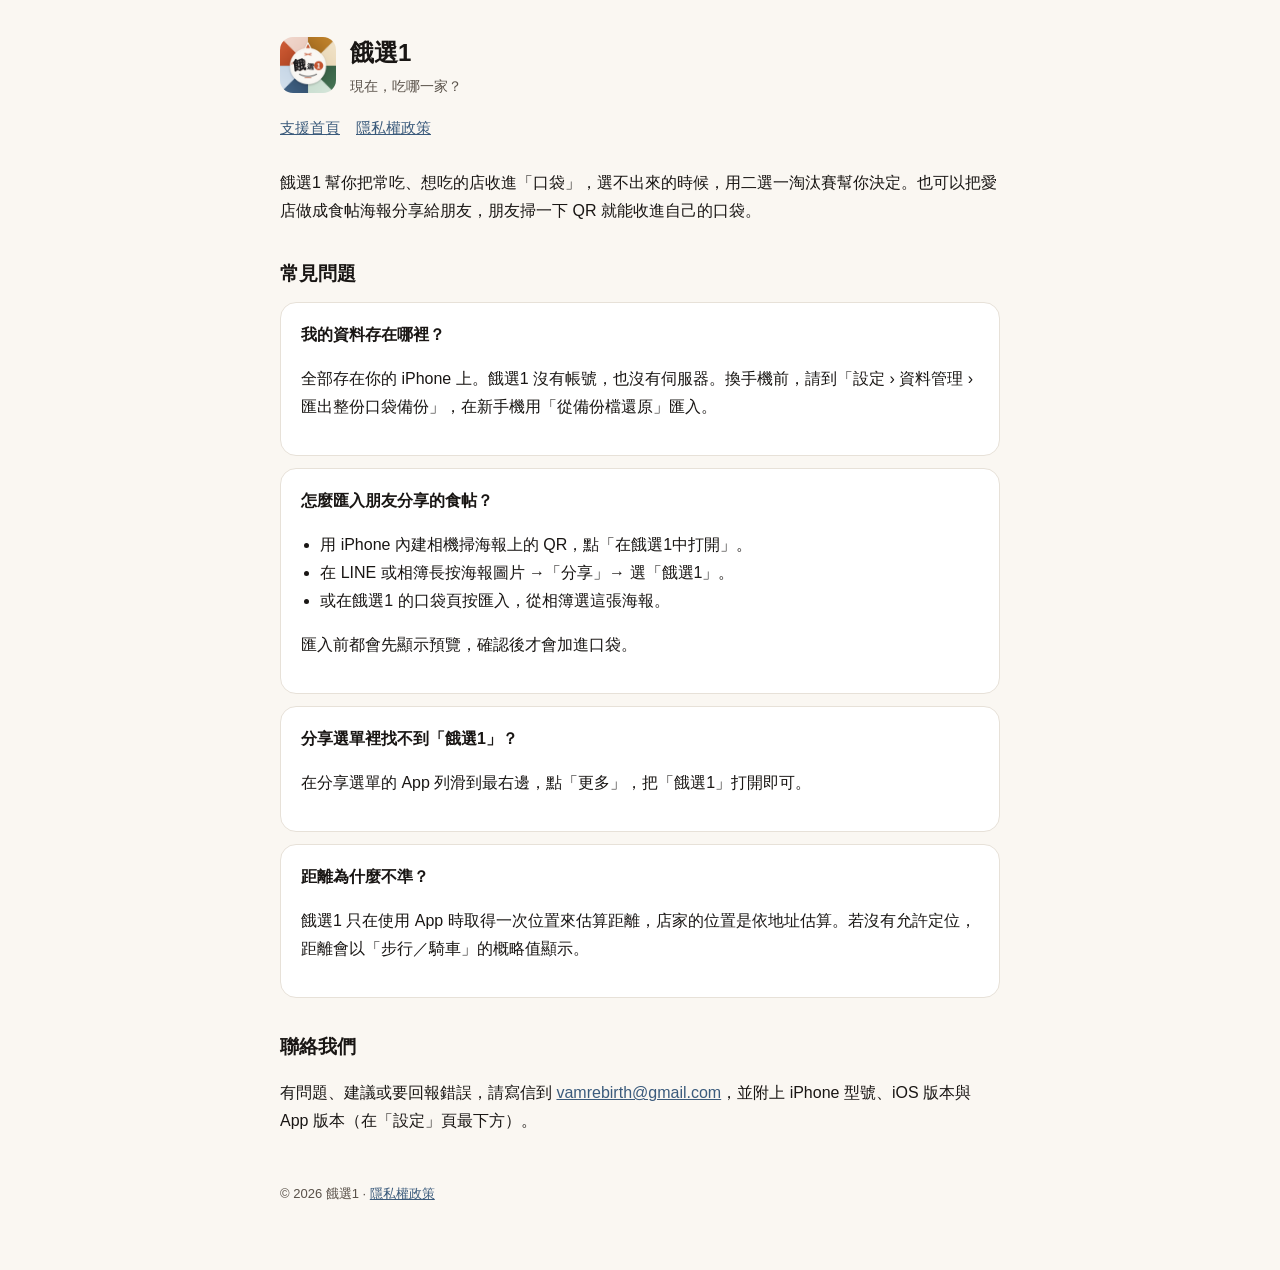
==== eatmatch/index.html @ 156b542a "Add 餓選1 support, privacy policy, share link page and app-link file Co-Authored-By: Claude Opus 5.5 <" ====
<!doctype html>
<html lang="zh-Hant-TW">
<head>
<meta charset="utf-8">
<meta name="viewport" content="width=device-width, initial-scale=1">
<title>餓選1 · 支援</title>
<meta name="description" content="餓選1：收藏口袋愛店，用二選一淘汰賽決定現在吃哪一家。">
<link rel="stylesheet" href="assets/site.css">
</head>
<body>
<main>
<header class="site">
  <img src="assets/app_icon.png" alt="餓選1 圖示">
  <div><h1>餓選1</h1><p>現在，吃哪一家？</p></div>
</header>
<nav><a href="./">支援首頁</a><a href="privacy.html">隱私權政策</a></nav>

<p>餓選1 幫你把常吃、想吃的店收進「口袋」，選不出來的時候，用二選一淘汰賽幫你決定。也可以把愛店做成食帖海報分享給朋友，朋友掃一下 QR 就能收進自己的口袋。</p>

<h2>常見問題</h2>
<div class="card">
  <strong>我的資料存在哪裡？</strong>
  <p>全部存在你的 iPhone 上。餓選1 沒有帳號，也沒有伺服器。換手機前，請到「設定 › 資料管理 › 匯出整份口袋備份」，在新手機用「從備份檔還原」匯入。</p>
</div>
<div class="card">
  <strong>怎麼匯入朋友分享的食帖？</strong>
  <ul>
    <li>用 iPhone 內建相機掃海報上的 QR，點「在餓選1中打開」。</li>
    <li>在 LINE 或相簿長按海報圖片 →「分享」→ 選「餓選1」。</li>
    <li>或在餓選1 的口袋頁按匯入，從相簿選這張海報。</li>
  </ul>
  <p>匯入前都會先顯示預覽，確認後才會加進口袋。</p>
</div>
<div class="card">
  <strong>分享選單裡找不到「餓選1」？</strong>
  <p>在分享選單的 App 列滑到最右邊，點「更多」，把「餓選1」打開即可。</p>
</div>
<div class="card">
  <strong>距離為什麼不準？</strong>
  <p>餓選1 只在使用 App 時取得一次位置來估算距離，店家的位置是依地址估算。若沒有允許定位，距離會以「步行／騎車」的概略值顯示。</p>
</div>

<h2>聯絡我們</h2>
<p>有問題、建議或要回報錯誤，請寫信到 <a href="mailto:vamrebirth@gmail.com">vamrebirth@gmail.com</a>，並附上 iPhone 型號、iOS 版本與 App 版本（在「設定」頁最下方）。</p>

<footer>© 2026 餓選1 · <a href="privacy.html">隱私權政策</a></footer>
</main>
</body>
</html>
---- eatmatch/assets/site.css ----
:root{--ink:#191614;--muted:#595149;--paper:#faf7f2;--card:#fff;--brand:#3b5b7c;--line:#e7e1d8}
*{box-sizing:border-box}
body{margin:0;background:var(--paper);color:var(--ink);font-family:-apple-system,BlinkMacSystemFont,"PingFang TC","Noto Sans TC",sans-serif;line-height:1.75}
main{max-width:760px;margin:0 auto;padding:32px 20px 64px}
header.site{display:flex;align-items:center;gap:14px;margin-bottom:8px}
header.site img{width:56px;height:56px;border-radius:13px}
header.site h1{font-size:24px;margin:0}
header.site p{margin:0;color:var(--muted);font-size:14px}
nav{display:flex;gap:16px;flex-wrap:wrap;margin:16px 0 28px;font-size:15px}
a{color:var(--brand)}
h2{font-size:19px;margin:32px 0 8px}
.card{background:var(--card);border:1px solid var(--line);border-radius:16px;padding:18px 20px;margin:12px 0}
.meta{color:var(--muted);font-size:14px}
.btn{display:inline-block;background:var(--brand);color:#fff;text-decoration:none;padding:12px 22px;border-radius:999px;font-weight:600}
.btn.ghost{background:transparent;color:var(--brand);border:1px solid var(--brand)}
ul{padding-left:1.2em}
footer{margin-top:48px;color:var(--muted);font-size:13px}
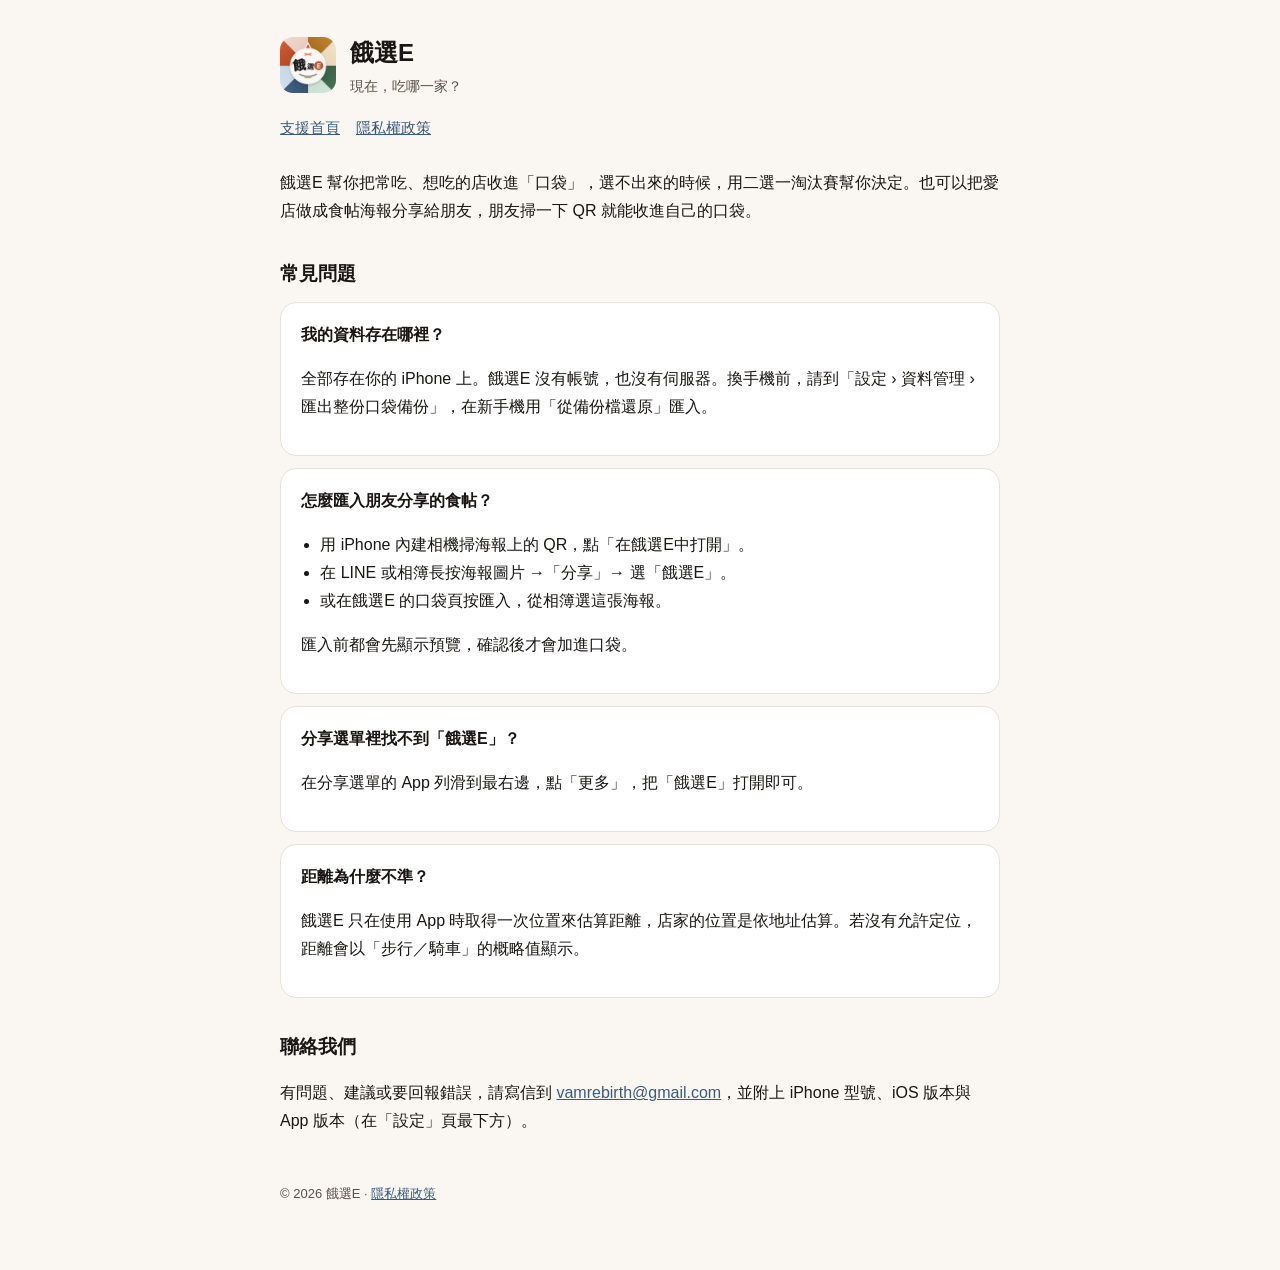
==== commit df5a4841: "Rename 餓選1 to 餓選E and update the app icon Co-Authored-By: Claude Opus 5.5 <noreply@anthropic.com>" ====
--- a/eatmatch/index.html
+++ b/eatmatch/index.html
@@ -3,47 +3,47 @@
 <head>
 <meta charset="utf-8">
 <meta name="viewport" content="width=device-width, initial-scale=1">
-<title>餓選1 · 支援</title>
-<meta name="description" content="餓選1：收藏口袋愛店，用二選一淘汰賽決定現在吃哪一家。">
-<link rel="stylesheet" href="assets/site.css">
+<title>餓選E · 支援</title>
+<meta name="description" content="餓選E：收藏口袋愛店，用二選一淘汰賽決定現在吃哪一家。">
+<link rel="stylesheet" href="assets/site.css?v=2">
 </head>
 <body>
 <main>
 <header class="site">
-  <img src="assets/app_icon.png" alt="餓選1 圖示">
-  <div><h1>餓選1</h1><p>現在，吃哪一家？</p></div>
+  <img src="assets/app_icon.png" alt="餓選E 圖示">
+  <div><h1>餓選E</h1><p>現在，吃哪一家？</p></div>
 </header>
 <nav><a href="./">支援首頁</a><a href="privacy.html">隱私權政策</a></nav>
 
-<p>餓選1 幫你把常吃、想吃的店收進「口袋」，選不出來的時候，用二選一淘汰賽幫你決定。也可以把愛店做成食帖海報分享給朋友，朋友掃一下 QR 就能收進自己的口袋。</p>
+<p>餓選E 幫你把常吃、想吃的店收進「口袋」，選不出來的時候，用二選一淘汰賽幫你決定。也可以把愛店做成食帖海報分享給朋友，朋友掃一下 QR 就能收進自己的口袋。</p>
 
 <h2>常見問題</h2>
 <div class="card">
   <strong>我的資料存在哪裡？</strong>
-  <p>全部存在你的 iPhone 上。餓選1 沒有帳號，也沒有伺服器。換手機前，請到「設定 › 資料管理 › 匯出整份口袋備份」，在新手機用「從備份檔還原」匯入。</p>
+  <p>全部存在你的 iPhone 上。餓選E 沒有帳號，也沒有伺服器。換手機前，請到「設定 › 資料管理 › 匯出整份口袋備份」，在新手機用「從備份檔還原」匯入。</p>
 </div>
 <div class="card">
   <strong>怎麼匯入朋友分享的食帖？</strong>
   <ul>
-    <li>用 iPhone 內建相機掃海報上的 QR，點「在餓選1中打開」。</li>
-    <li>在 LINE 或相簿長按海報圖片 →「分享」→ 選「餓選1」。</li>
-    <li>或在餓選1 的口袋頁按匯入，從相簿選這張海報。</li>
+    <li>用 iPhone 內建相機掃海報上的 QR，點「在餓選E中打開」。</li>
+    <li>在 LINE 或相簿長按海報圖片 →「分享」→ 選「餓選E」。</li>
+    <li>或在餓選E 的口袋頁按匯入，從相簿選這張海報。</li>
   </ul>
   <p>匯入前都會先顯示預覽，確認後才會加進口袋。</p>
 </div>
 <div class="card">
-  <strong>分享選單裡找不到「餓選1」？</strong>
-  <p>在分享選單的 App 列滑到最右邊，點「更多」，把「餓選1」打開即可。</p>
+  <strong>分享選單裡找不到「餓選E」？</strong>
+  <p>在分享選單的 App 列滑到最右邊，點「更多」，把「餓選E」打開即可。</p>
 </div>
 <div class="card">
   <strong>距離為什麼不準？</strong>
-  <p>餓選1 只在使用 App 時取得一次位置來估算距離，店家的位置是依地址估算。若沒有允許定位，距離會以「步行／騎車」的概略值顯示。</p>
+  <p>餓選E 只在使用 App 時取得一次位置來估算距離，店家的位置是依地址估算。若沒有允許定位，距離會以「步行／騎車」的概略值顯示。</p>
 </div>
 
 <h2>聯絡我們</h2>
 <p>有問題、建議或要回報錯誤，請寫信到 <a href="mailto:vamrebirth@gmail.com">vamrebirth@gmail.com</a>，並附上 iPhone 型號、iOS 版本與 App 版本（在「設定」頁最下方）。</p>
 
-<footer>© 2026 餓選1 · <a href="privacy.html">隱私權政策</a></footer>
+<footer>© 2026 餓選E · <a href="privacy.html">隱私權政策</a></footer>
 </main>
 </body>
 </html>
--- a/eatmatch/assets/site.css
+++ b/eatmatch/assets/site.css
@@ -15,3 +15,4 @@
 .btn.ghost{background:transparent;color:var(--brand);border:1px solid var(--brand)}
 ul{padding-left:1.2em}
 footer{margin-top:48px;color:var(--muted);font-size:13px}
+[hidden]{display:none!important}
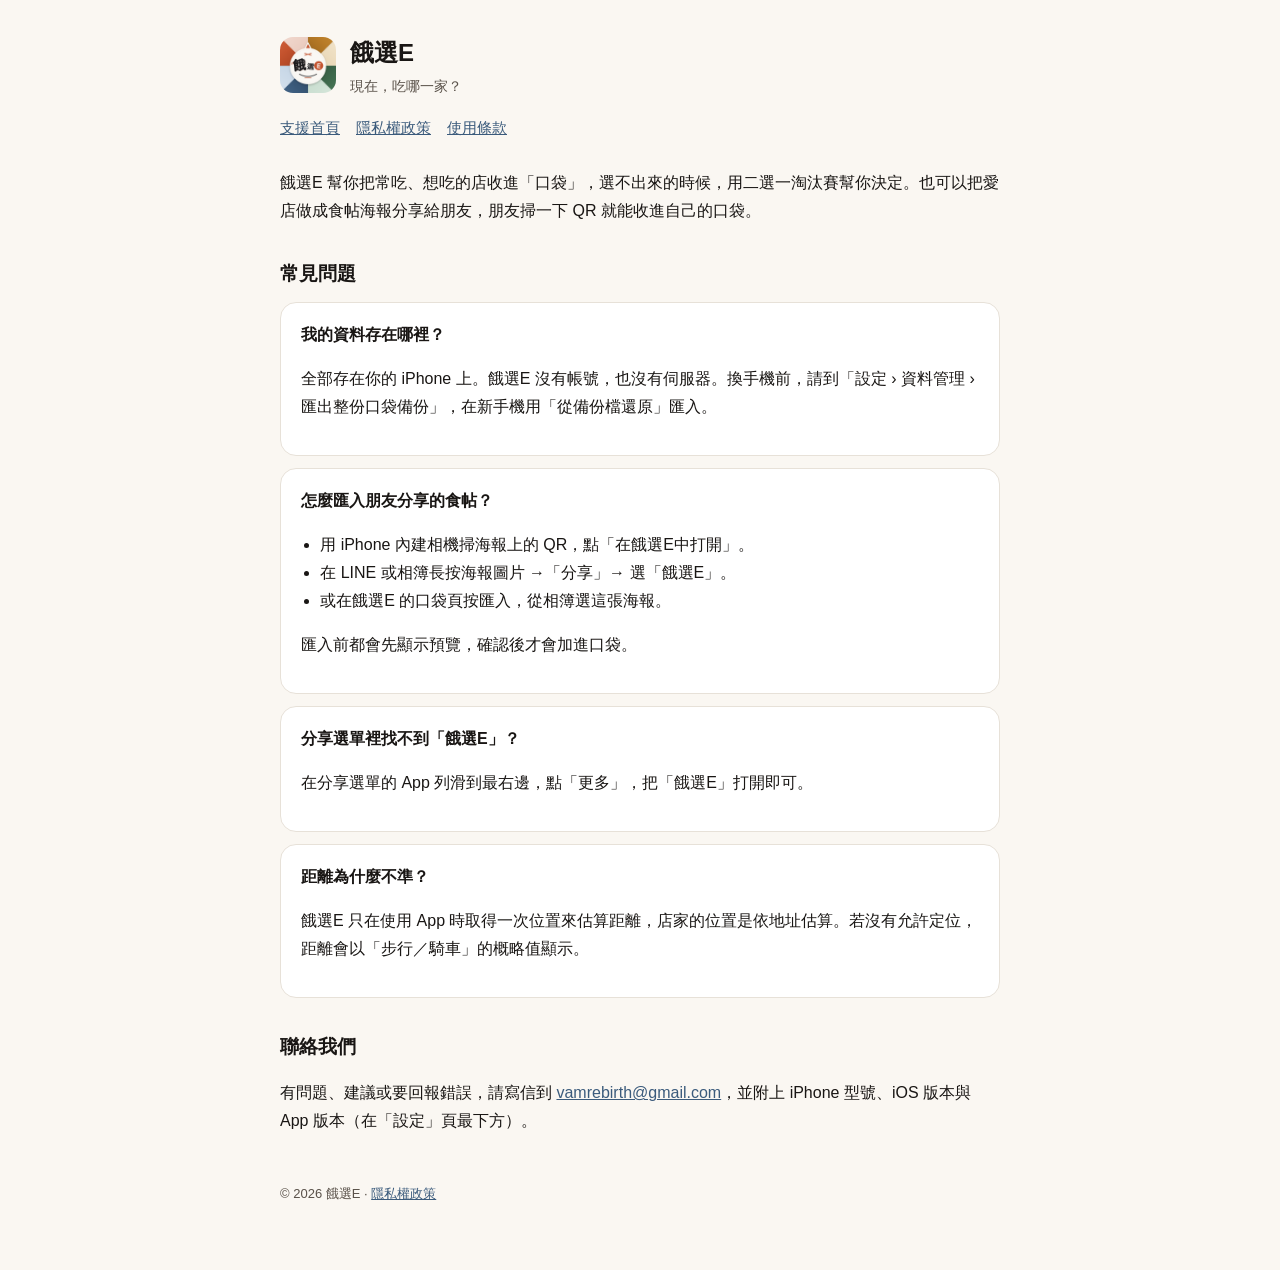
==== commit 389fff21: "eatmatch: add terms of use page; update privacy (QR fields, city display) Co-Authored-By: Claude Opu" ====
--- a/eatmatch/index.html
+++ b/eatmatch/index.html
@@ -13,7 +13,7 @@
   <img src="assets/app_icon.png" alt="餓選E 圖示">
   <div><h1>餓選E</h1><p>現在，吃哪一家？</p></div>
 </header>
-<nav><a href="./">支援首頁</a><a href="privacy.html">隱私權政策</a></nav>
+<nav><a href="./">支援首頁</a><a href="privacy.html">隱私權政策</a><a href="terms.html">使用條款</a></nav>
 
 <p>餓選E 幫你把常吃、想吃的店收進「口袋」，選不出來的時候，用二選一淘汰賽幫你決定。也可以把愛店做成食帖海報分享給朋友，朋友掃一下 QR 就能收進自己的口袋。</p>
 
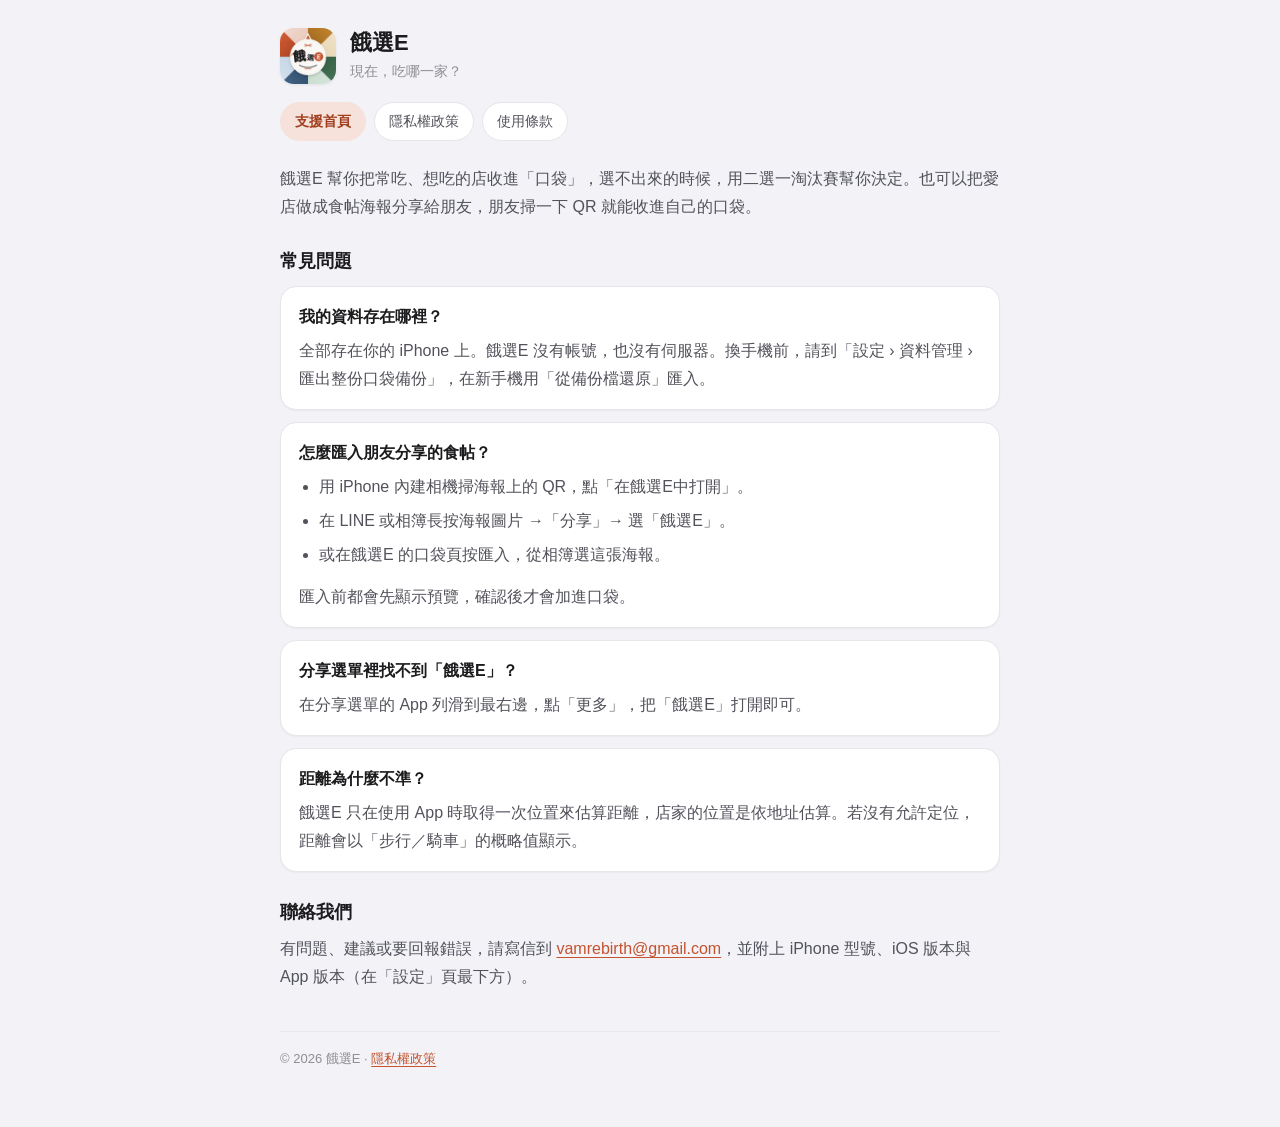
==== commit 41b33192: "style(eatmatch): wire theme.js and v3 CSS in index.html" ====
--- a/eatmatch/index.html
+++ b/eatmatch/index.html
@@ -2,10 +2,12 @@
 <html lang="zh-Hant-TW">
 <head>
 <meta charset="utf-8">
-<meta name="viewport" content="width=device-width, initial-scale=1">
+<meta name="viewport" content="width=device-width, initial-scale=1, viewport-fit=cover">
+<meta name="theme-color" content="#F2F2F7">
 <title>餓選E · 支援</title>
 <meta name="description" content="餓選E：收藏口袋愛店，用二選一淘汰賽決定現在吃哪一家。">
-<link rel="stylesheet" href="assets/site.css?v=2">
+<link rel="stylesheet" href="assets/site.css?v=3">
+<script src="assets/theme.js?v=1"></script>
 </head>
 <body>
 <main>
@@ -13,7 +15,7 @@
   <img src="assets/app_icon.png" alt="餓選E 圖示">
   <div><h1>餓選E</h1><p>現在，吃哪一家？</p></div>
 </header>
-<nav><a href="./">支援首頁</a><a href="privacy.html">隱私權政策</a><a href="terms.html">使用條款</a></nav>
+<nav><a href="./" aria-current="page">支援首頁</a><a href="privacy.html">隱私權政策</a><a href="terms.html">使用條款</a></nav>
 
 <p>餓選E 幫你把常吃、想吃的店收進「口袋」，選不出來的時候，用二選一淘汰賽幫你決定。也可以把愛店做成食帖海報分享給朋友，朋友掃一下 QR 就能收進自己的口袋。</p>
 
--- a/eatmatch/assets/site.css
+++ b/eatmatch/assets/site.css
@@ -1,18 +1,282 @@
-:root{--ink:#191614;--muted:#595149;--paper:#faf7f2;--card:#fff;--brand:#3b5b7c;--line:#e7e1d8}
-*{box-sizing:border-box}
-body{margin:0;background:var(--paper);color:var(--ink);font-family:-apple-system,BlinkMacSystemFont,"PingFang TC","Noto Sans TC",sans-serif;line-height:1.75}
-main{max-width:760px;margin:0 auto;padding:32px 20px 64px}
-header.site{display:flex;align-items:center;gap:14px;margin-bottom:8px}
-header.site img{width:56px;height:56px;border-radius:13px}
-header.site h1{font-size:24px;margin:0}
-header.site p{margin:0;color:var(--muted);font-size:14px}
-nav{display:flex;gap:16px;flex-wrap:wrap;margin:16px 0 28px;font-size:15px}
-a{color:var(--brand)}
-h2{font-size:19px;margin:32px 0 8px}
-.card{background:var(--card);border:1px solid var(--line);border-radius:16px;padding:18px 20px;margin:12px 0}
-.meta{color:var(--muted);font-size:14px}
-.btn{display:inline-block;background:var(--brand);color:#fff;text-decoration:none;padding:12px 22px;border-radius:999px;font-weight:600}
-.btn.ghost{background:transparent;color:var(--brand);border:1px solid var(--brand)}
-ul{padding-left:1.2em}
-footer{margin-top:48px;color:var(--muted);font-size:13px}
-[hidden]{display:none!important}
+:root,
+:root[data-accent="terracotta"] {
+  --bg0: #F2F2F7;
+  --surface: #FFFFFF;
+  --surface-soft: #F7F7FA;
+  --border: #E5E5EA;
+  --divider: #EAEAEE;
+  --text-hi: #1C1C1E;
+  --text-md: #52525B;
+  --text-lo: #8E8E93;
+  --brand: #C4532E;
+  --brand-strong: #A13E1E;
+  --accent-soft: #F6E2DA;
+  --accent-tint: #FBF1EC;
+}
+
+:root[data-accent="matcha"] {
+  --brand: #3F6B4E;
+  --brand-strong: #2E523A;
+  --accent-soft: #DCE9E0;
+  --accent-tint: #EEF5F0;
+}
+
+:root[data-accent="yuzu"] {
+  --brand: #B67A27;
+  --brand-strong: #925F19;
+  --accent-soft: #F3E5CE;
+  --accent-tint: #FAF2E6;
+}
+
+:root[data-accent="indigo"] {
+  --brand: #3B5B7C;
+  --brand-strong: #2A445F;
+  --accent-soft: #DDE6F0;
+  --accent-tint: #EEF3F8;
+}
+
+* {
+  box-sizing: border-box;
+}
+
+html {
+  -webkit-text-size-adjust: 100%;
+  background: var(--bg0);
+}
+
+body {
+  margin: 0;
+  background: var(--bg0);
+  color: var(--text-hi);
+  font-family: -apple-system, BlinkMacSystemFont, "PingFang TC", "Noto Sans TC", sans-serif;
+  font-size: 16px;
+  line-height: 1.75;
+}
+
+main {
+  max-width: 760px;
+  margin: 0 auto;
+  padding: 28px max(20px, env(safe-area-inset-right)) calc(56px + env(safe-area-inset-bottom)) max(20px, env(safe-area-inset-left));
+  overflow-wrap: anywhere;
+}
+
+header.site {
+  display: flex;
+  align-items: center;
+  gap: 14px;
+  margin-bottom: 8px;
+}
+
+header.site img {
+  width: 56px;
+  height: 56px;
+  border-radius: 14px;
+  flex-shrink: 0;
+  box-shadow: 0 1px 3px rgba(28, 28, 30, 0.08);
+}
+
+header.site h1 {
+  font-size: 22px;
+  line-height: 1.25;
+  margin: 0;
+  color: var(--text-hi);
+}
+
+header.site p {
+  margin: 2px 0 0;
+  color: var(--text-lo);
+  font-size: 14px;
+}
+
+nav {
+  display: flex;
+  gap: 8px;
+  flex-wrap: wrap;
+  margin: 18px 0 24px;
+  font-size: 14px;
+}
+
+nav a {
+  display: inline-flex;
+  align-items: center;
+  min-height: 36px;
+  padding: 6px 14px;
+  border-radius: 999px;
+  background: var(--surface);
+  border: 1px solid var(--border);
+  color: var(--text-md);
+  text-decoration: none;
+  font-weight: 500;
+  transition: background-color 0.15s ease, border-color 0.15s ease, color 0.15s ease;
+}
+
+nav a:hover {
+  border-color: var(--brand);
+  color: var(--brand-strong);
+}
+
+nav a[aria-current="page"] {
+  background: var(--accent-soft);
+  border-color: var(--accent-soft);
+  color: var(--brand-strong);
+  font-weight: 600;
+}
+
+main > h1 {
+  font-size: 24px;
+  line-height: 1.3;
+  margin: 4px 0 12px;
+  color: var(--text-hi);
+}
+
+h2 {
+  font-size: 18px;
+  line-height: 1.4;
+  margin: 28px 0 10px;
+  color: var(--text-hi);
+}
+
+p {
+  margin: 0 0 12px;
+  color: var(--text-md);
+}
+
+a {
+  color: var(--brand);
+  text-underline-offset: 3px;
+}
+
+a:hover {
+  color: var(--brand-strong);
+}
+
+.card {
+  background: var(--surface);
+  border: 1px solid var(--border);
+  border-radius: 16px;
+  padding: 16px 18px;
+  margin: 12px 0;
+  box-shadow: 0 1px 2px rgba(28, 28, 30, 0.04);
+}
+
+.card > strong {
+  display: block;
+  color: var(--text-hi);
+  margin-bottom: 6px;
+}
+
+.card > :last-child {
+  margin-bottom: 0;
+}
+
+.meta {
+  color: var(--text-lo);
+  font-size: 14px;
+  line-height: 1.65;
+}
+
+.btn {
+  display: inline-flex;
+  align-items: center;
+  justify-content: center;
+  min-height: 44px;
+  background: var(--brand);
+  color: #FFFFFF;
+  text-decoration: none;
+  padding: 10px 22px;
+  border-radius: 999px;
+  font-weight: 600;
+  font-size: 15px;
+  transition: background-color 0.15s ease, opacity 0.15s ease;
+}
+
+.btn:hover {
+  background: var(--brand-strong);
+  color: #FFFFFF;
+}
+
+.btn.ghost {
+  background: var(--surface);
+  color: var(--brand-strong);
+  border: 1px solid var(--brand);
+}
+
+.btn.ghost:hover {
+  background: var(--accent-tint);
+  color: var(--brand-strong);
+}
+
+ul {
+  margin: 0 0 14px;
+  padding-left: 1.25em;
+  color: var(--text-md);
+}
+
+li {
+  margin-bottom: 6px;
+}
+
+li strong {
+  color: var(--text-hi);
+}
+
+code {
+  font-family: ui-monospace, SFMono-Regular, Menlo, Monaco, Consolas, monospace;
+  font-size: 0.88em;
+  background: var(--surface-soft);
+  border: 1px solid var(--border);
+  border-radius: 6px;
+  padding: 1px 6px;
+  color: var(--text-hi);
+}
+
+footer {
+  margin-top: 40px;
+  padding-top: 16px;
+  border-top: 1px solid var(--divider);
+  color: var(--text-lo);
+  font-size: 13px;
+}
+
+[hidden] {
+  display: none !important;
+}
+
+@media (max-width: 480px) {
+  body {
+    font-size: 15px;
+    line-height: 1.7;
+  }
+
+  main {
+    padding: 20px max(16px, env(safe-area-inset-right)) calc(44px + env(safe-area-inset-bottom)) max(16px, env(safe-area-inset-left));
+  }
+
+  header.site img {
+    width: 48px;
+    height: 48px;
+    border-radius: 12px;
+  }
+
+  header.site h1 {
+    font-size: 20px;
+  }
+
+  main > h1 {
+    font-size: 21px;
+  }
+
+  h2 {
+    font-size: 17px;
+    margin: 24px 0 8px;
+  }
+
+  .card {
+    padding: 14px 16px;
+    border-radius: 14px;
+  }
+
+  .btn {
+    width: 100%;
+  }
+}
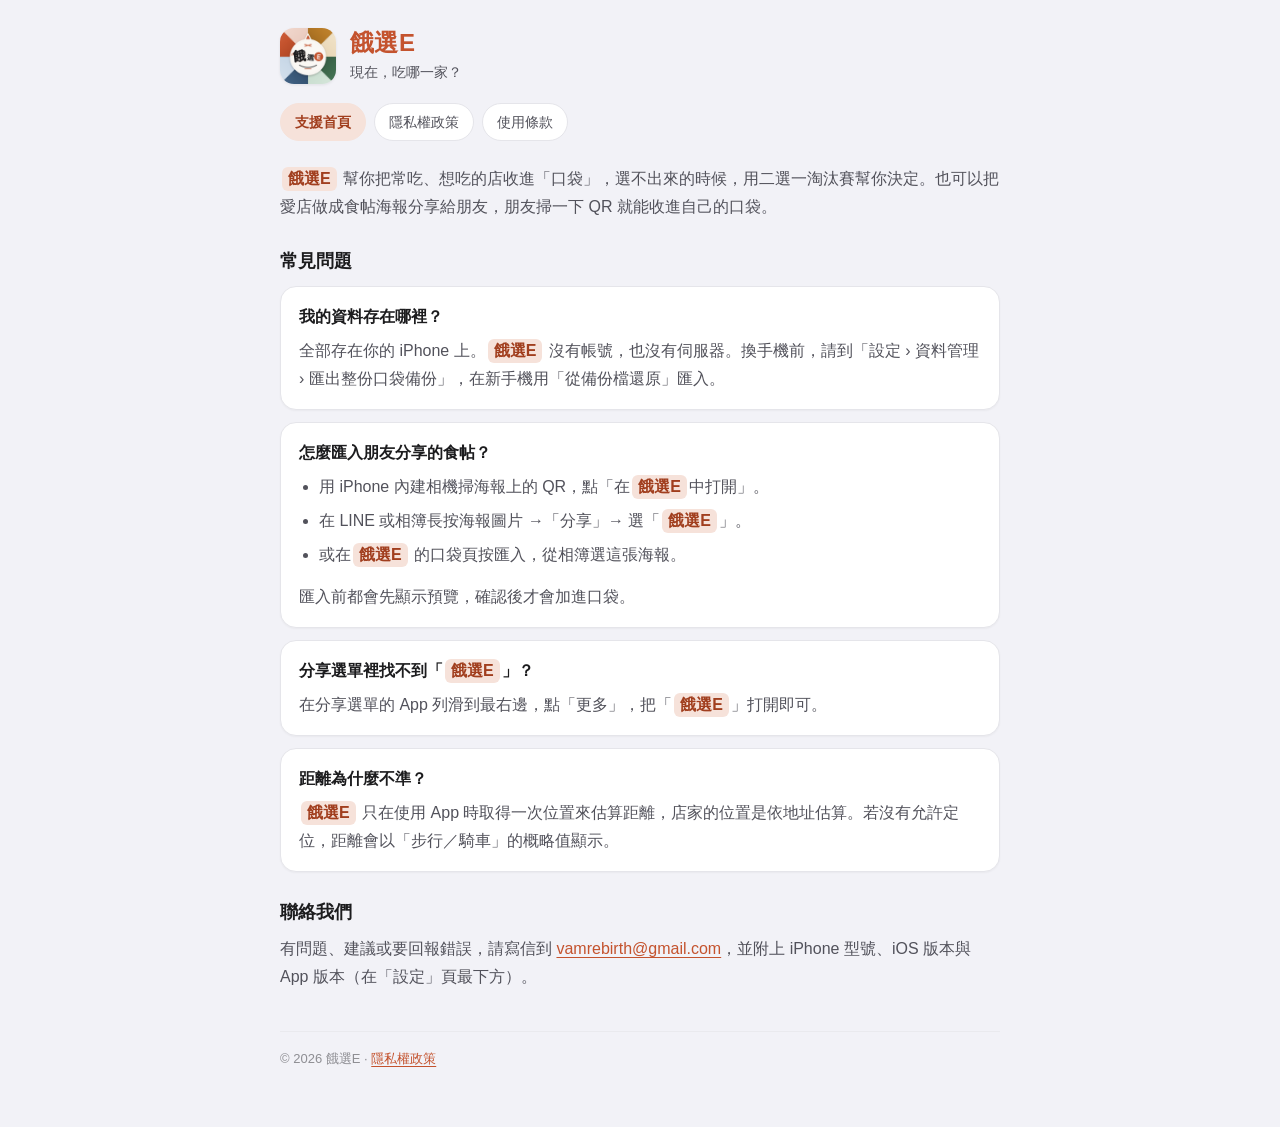
==== commit 619af292: "style(eatmatch): highlight inline 餓選E in index.html" ====
--- a/eatmatch/index.html
+++ b/eatmatch/index.html
@@ -6,7 +6,7 @@
 <meta name="theme-color" content="#F2F2F7">
 <title>餓選E · 支援</title>
 <meta name="description" content="餓選E：收藏口袋愛店，用二選一淘汰賽決定現在吃哪一家。">
-<link rel="stylesheet" href="assets/site.css?v=3">
+<link rel="stylesheet" href="assets/site.css?v=4">
 <script src="assets/theme.js?v=1"></script>
 </head>
 <body>
@@ -17,29 +17,29 @@
 </header>
 <nav><a href="./" aria-current="page">支援首頁</a><a href="privacy.html">隱私權政策</a><a href="terms.html">使用條款</a></nav>
 
-<p>餓選E 幫你把常吃、想吃的店收進「口袋」，選不出來的時候，用二選一淘汰賽幫你決定。也可以把愛店做成食帖海報分享給朋友，朋友掃一下 QR 就能收進自己的口袋。</p>
+<p><strong class="brand">餓選E</strong> 幫你把常吃、想吃的店收進「口袋」，選不出來的時候，用二選一淘汰賽幫你決定。也可以把愛店做成食帖海報分享給朋友，朋友掃一下 QR 就能收進自己的口袋。</p>
 
 <h2>常見問題</h2>
 <div class="card">
   <strong>我的資料存在哪裡？</strong>
-  <p>全部存在你的 iPhone 上。餓選E 沒有帳號，也沒有伺服器。換手機前，請到「設定 › 資料管理 › 匯出整份口袋備份」，在新手機用「從備份檔還原」匯入。</p>
+  <p>全部存在你的 iPhone 上。<strong class="brand">餓選E</strong> 沒有帳號，也沒有伺服器。換手機前，請到「設定 › 資料管理 › 匯出整份口袋備份」，在新手機用「從備份檔還原」匯入。</p>
 </div>
 <div class="card">
   <strong>怎麼匯入朋友分享的食帖？</strong>
   <ul>
-    <li>用 iPhone 內建相機掃海報上的 QR，點「在餓選E中打開」。</li>
-    <li>在 LINE 或相簿長按海報圖片 →「分享」→ 選「餓選E」。</li>
-    <li>或在餓選E 的口袋頁按匯入，從相簿選這張海報。</li>
+    <li>用 iPhone 內建相機掃海報上的 QR，點「在<strong class="brand">餓選E</strong>中打開」。</li>
+    <li>在 LINE 或相簿長按海報圖片 →「分享」→ 選「<strong class="brand">餓選E</strong>」。</li>
+    <li>或在<strong class="brand">餓選E</strong> 的口袋頁按匯入，從相簿選這張海報。</li>
   </ul>
   <p>匯入前都會先顯示預覽，確認後才會加進口袋。</p>
 </div>
 <div class="card">
-  <strong>分享選單裡找不到「餓選E」？</strong>
-  <p>在分享選單的 App 列滑到最右邊，點「更多」，把「餓選E」打開即可。</p>
+  <strong>分享選單裡找不到「<strong class="brand">餓選E</strong>」？</strong>
+  <p>在分享選單的 App 列滑到最右邊，點「更多」，把「<strong class="brand">餓選E</strong>」打開即可。</p>
 </div>
 <div class="card">
   <strong>距離為什麼不準？</strong>
-  <p>餓選E 只在使用 App 時取得一次位置來估算距離，店家的位置是依地址估算。若沒有允許定位，距離會以「步行／騎車」的概略值顯示。</p>
+  <p><strong class="brand">餓選E</strong> 只在使用 App 時取得一次位置來估算距離，店家的位置是依地址估算。若沒有允許定位，距離會以「步行／騎車」的概略值顯示。</p>
 </div>
 
 <h2>聯絡我們</h2>
--- a/eatmatch/assets/site.css
+++ b/eatmatch/assets/site.css
@@ -76,16 +76,19 @@
 }
 
 header.site h1 {
-  font-size: 22px;
+  font-size: 24px;
+  font-weight: 800;
   line-height: 1.25;
+  letter-spacing: 0.02em;
   margin: 0;
-  color: var(--text-hi);
+  color: var(--brand);
 }
 
 header.site p {
   margin: 2px 0 0;
-  color: var(--text-lo);
+  color: var(--text-md);
   font-size: 14px;
+  font-weight: 500;
 }
 
 nav {
@@ -230,6 +233,17 @@
   color: var(--text-hi);
 }
 
+.brand {
+  display: inline-block;
+  font-weight: 700;
+  color: var(--brand-strong);
+  background: var(--accent-soft);
+  padding: 0 6px;
+  margin: 0 2px;
+  border-radius: 6px;
+  line-height: 1.5;
+}
+
 footer {
   margin-top: 40px;
   padding-top: 16px;
@@ -259,7 +273,7 @@
   }
 
   header.site h1 {
-    font-size: 20px;
+    font-size: 22px;
   }
 
   main > h1 {
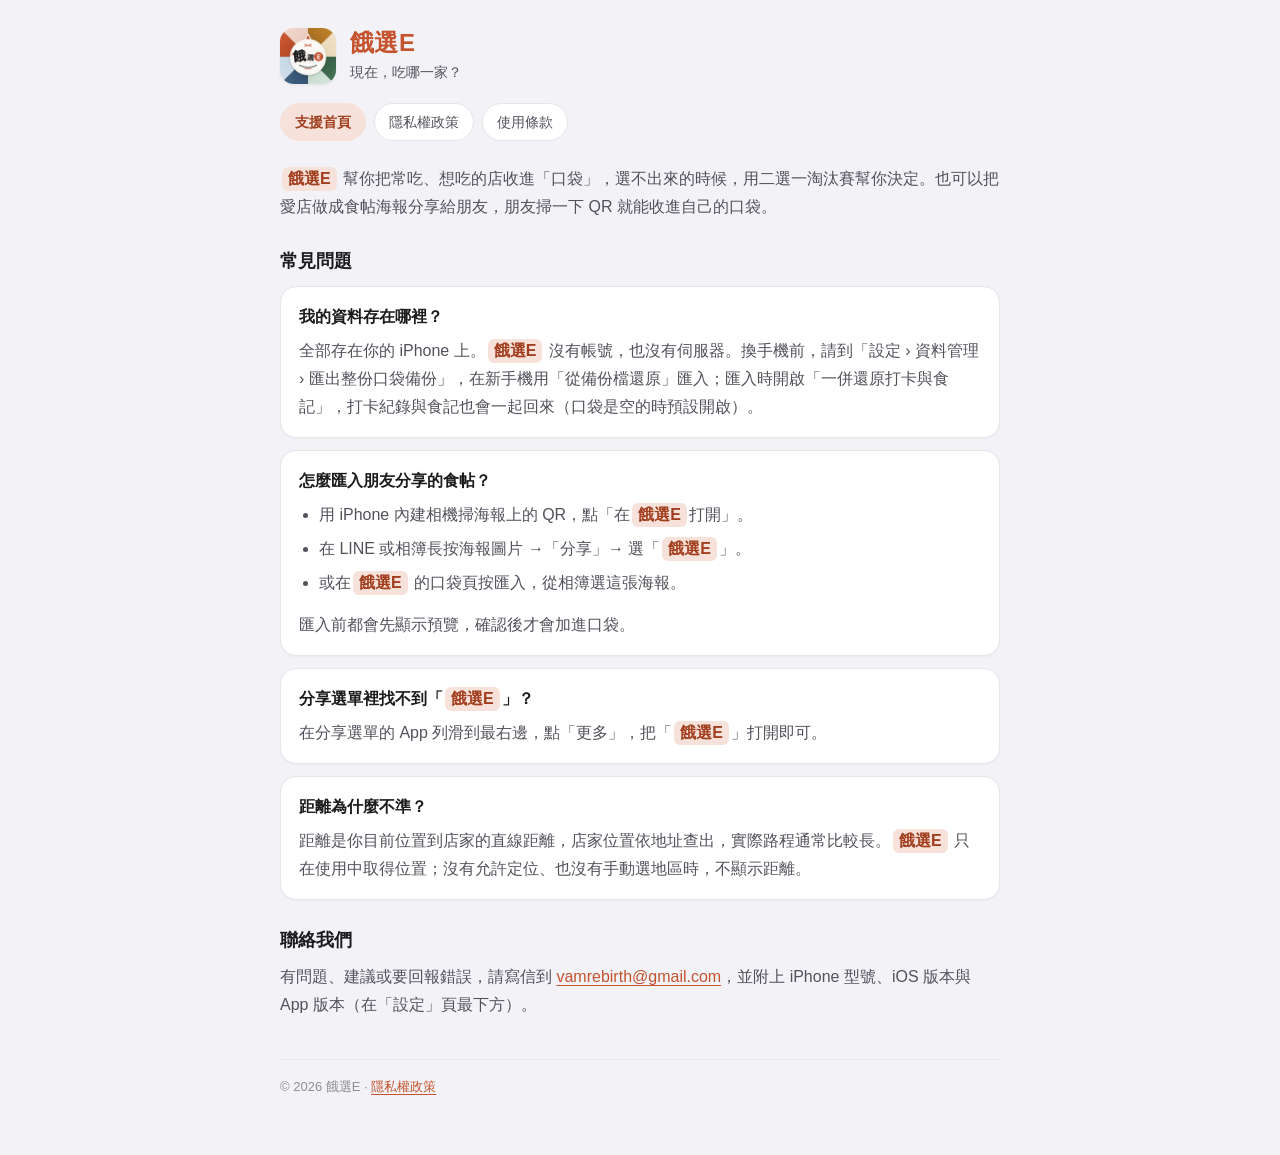
==== commit 22f3b9aa: "docs(eatmatch): fix distance FAQ and button label, note restoring visit records Co-Authored-By: Clau" ====
--- a/eatmatch/index.html
+++ b/eatmatch/index.html
@@ -22,12 +22,12 @@
 <h2>常見問題</h2>
 <div class="card">
   <strong>我的資料存在哪裡？</strong>
-  <p>全部存在你的 iPhone 上。<strong class="brand">餓選E</strong> 沒有帳號，也沒有伺服器。換手機前，請到「設定 › 資料管理 › 匯出整份口袋備份」，在新手機用「從備份檔還原」匯入。</p>
+  <p>全部存在你的 iPhone 上。<strong class="brand">餓選E</strong> 沒有帳號，也沒有伺服器。換手機前，請到「設定 › 資料管理 › 匯出整份口袋備份」，在新手機用「從備份檔還原」匯入；匯入時開啟「一併還原打卡與食記」，打卡紀錄與食記也會一起回來（口袋是空的時預設開啟）。</p>
 </div>
 <div class="card">
   <strong>怎麼匯入朋友分享的食帖？</strong>
   <ul>
-    <li>用 iPhone 內建相機掃海報上的 QR，點「在<strong class="brand">餓選E</strong>中打開」。</li>
+    <li>用 iPhone 內建相機掃海報上的 QR，點「在<strong class="brand">餓選E</strong>打開」。</li>
     <li>在 LINE 或相簿長按海報圖片 →「分享」→ 選「<strong class="brand">餓選E</strong>」。</li>
     <li>或在<strong class="brand">餓選E</strong> 的口袋頁按匯入，從相簿選這張海報。</li>
   </ul>
@@ -39,7 +39,7 @@
 </div>
 <div class="card">
   <strong>距離為什麼不準？</strong>
-  <p><strong class="brand">餓選E</strong> 只在使用 App 時取得一次位置來估算距離，店家的位置是依地址估算。若沒有允許定位，距離會以「步行／騎車」的概略值顯示。</p>
+  <p>距離是你目前位置到店家的直線距離，店家位置依地址查出，實際路程通常比較長。<strong class="brand">餓選E</strong> 只在使用中取得位置；沒有允許定位、也沒有手動選地區時，不顯示距離。</p>
 </div>
 
 <h2>聯絡我們</h2>
